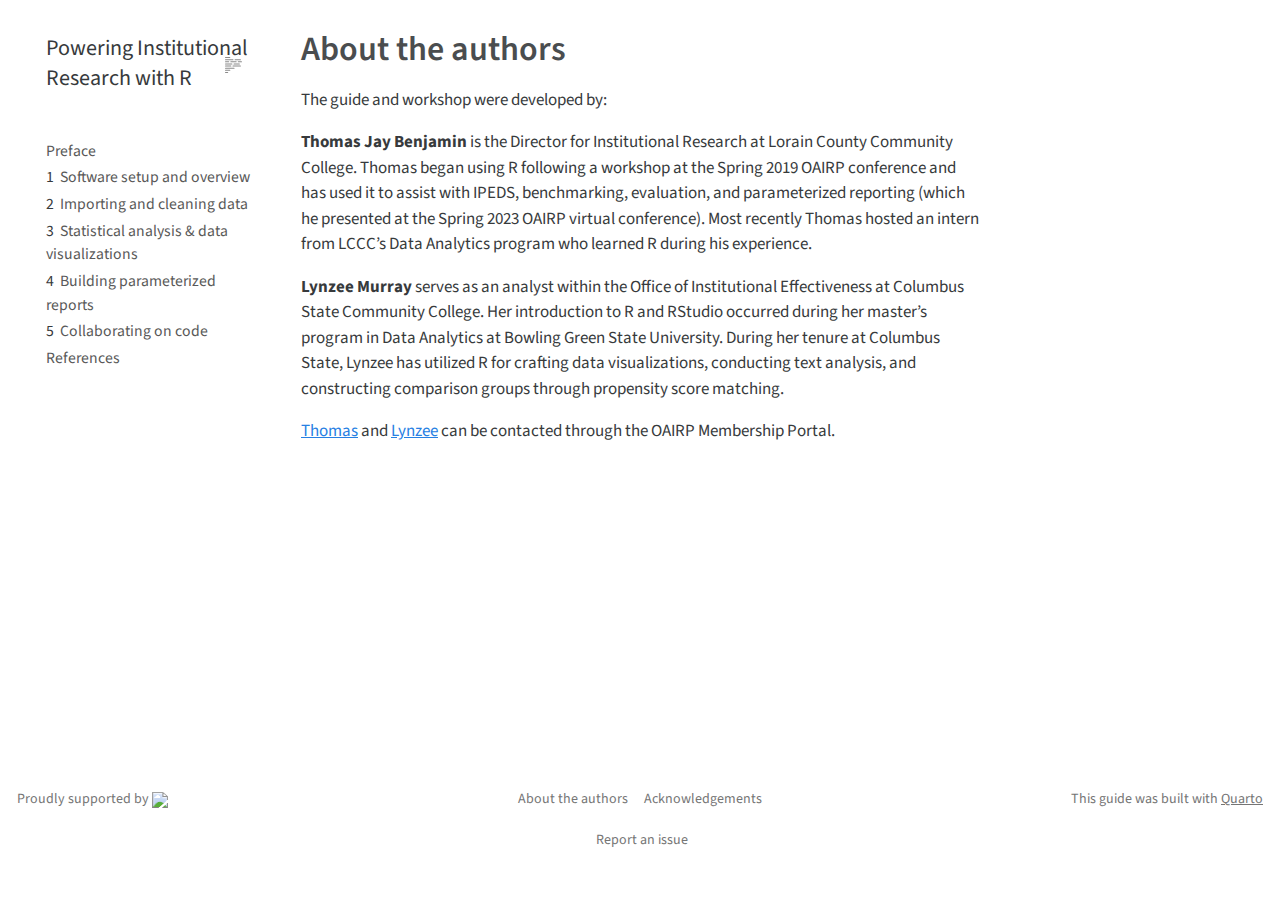
==== docs/about.html @ 7a7243f1 "finish Ch1 1st draft" ====
<!DOCTYPE html>
<html xmlns="http://www.w3.org/1999/xhtml" lang="en" xml:lang="en"><head>

<meta charset="utf-8">
<meta name="generator" content="quarto-1.3.333">

<meta name="viewport" content="width=device-width, initial-scale=1.0, user-scalable=yes">


<title>Powering Institutional Research with R - About the authors</title>
<style>
code{white-space: pre-wrap;}
span.smallcaps{font-variant: small-caps;}
div.columns{display: flex; gap: min(4vw, 1.5em);}
div.column{flex: auto; overflow-x: auto;}
div.hanging-indent{margin-left: 1.5em; text-indent: -1.5em;}
ul.task-list{list-style: none;}
ul.task-list li input[type="checkbox"] {
  width: 0.8em;
  margin: 0 0.8em 0.2em -1em; /* quarto-specific, see https://github.com/quarto-dev/quarto-cli/issues/4556 */ 
  vertical-align: middle;
}
</style>


<script src="site_libs/quarto-nav/quarto-nav.js"></script>
<script src="site_libs/quarto-nav/headroom.min.js"></script>
<script src="site_libs/clipboard/clipboard.min.js"></script>
<script src="site_libs/quarto-search/autocomplete.umd.js"></script>
<script src="site_libs/quarto-search/fuse.min.js"></script>
<script src="site_libs/quarto-search/quarto-search.js"></script>
<meta name="quarto:offset" content="./">
<link href="./favicon.ico" rel="icon">
<script src="site_libs/quarto-html/quarto.js"></script>
<script src="site_libs/quarto-html/popper.min.js"></script>
<script src="site_libs/quarto-html/tippy.umd.min.js"></script>
<script src="site_libs/quarto-html/anchor.min.js"></script>
<link href="site_libs/quarto-html/tippy.css" rel="stylesheet">
<link href="site_libs/quarto-html/quarto-syntax-highlighting.css" rel="stylesheet" id="quarto-text-highlighting-styles">
<script src="site_libs/bootstrap/bootstrap.min.js"></script>
<link href="site_libs/bootstrap/bootstrap-icons.css" rel="stylesheet">
<link href="site_libs/bootstrap/bootstrap.min.css" rel="stylesheet" id="quarto-bootstrap" data-mode="light">
<script id="quarto-search-options" type="application/json">{
  "location": "sidebar",
  "copy-button": false,
  "collapse-after": 3,
  "panel-placement": "start",
  "type": "textbox",
  "limit": 20,
  "language": {
    "search-no-results-text": "No results",
    "search-matching-documents-text": "matching documents",
    "search-copy-link-title": "Copy link to search",
    "search-hide-matches-text": "Hide additional matches",
    "search-more-match-text": "more match in this document",
    "search-more-matches-text": "more matches in this document",
    "search-clear-button-title": "Clear",
    "search-detached-cancel-button-title": "Cancel",
    "search-submit-button-title": "Submit"
  }
}</script>


<meta property="og:title" content="Powering Institutional Research with R - About the authors">
<meta property="og:description" content="">
<meta property="og:image" content="https://oairp.github.io/PoweringIRwithR/cover.png">
<meta property="og:site-name" content="Powering Institutional Research with R">
<meta property="og:image:height" content="1055">
<meta property="og:image:width" content="815">
<meta name="citation_title" content="About the authors">
<meta name="citation_fulltext_html_url" content="https://oairp.github.io/PoweringIRwithR//about.html">
<meta name="citation_language" content="en">
<meta name="citation_reference" content="citation_title=Literate programming;,citation_author=Donald E. Knuth;,citation_publication_date=1984-05;,citation_cover_date=1984-05;,citation_year=1984;,citation_fulltext_html_url=https://doi.org/10.1093/comjnl/27.2.97;,citation_issue=2;,citation_doi=10.1093/comjnl/27.2.97;,citation_issn=0010-4620;,citation_volume=27;,citation_journal_title=Comput. J.;,citation_publisher=Oxford University Press, Inc.;">
</head>

<body class="nav-sidebar floating">

<div id="quarto-search-results"></div>
  <header id="quarto-header" class="headroom fixed-top">
  <nav class="quarto-secondary-nav">
    <div class="container-fluid d-flex">
      <button type="button" class="quarto-btn-toggle btn" data-bs-toggle="collapse" data-bs-target="#quarto-sidebar,#quarto-sidebar-glass" aria-controls="quarto-sidebar" aria-expanded="false" aria-label="Toggle sidebar navigation" onclick="if (window.quartoToggleHeadroom) { window.quartoToggleHeadroom(); }">
        <i class="bi bi-layout-text-sidebar-reverse"></i>
      </button>
      <nav class="quarto-page-breadcrumbs" aria-label="breadcrumb"><ol class="breadcrumb"><li class="breadcrumb-item">
      Powering Institutional Research with R
      </li></ol></nav>
      <a class="flex-grow-1" role="button" data-bs-toggle="collapse" data-bs-target="#quarto-sidebar,#quarto-sidebar-glass" aria-controls="quarto-sidebar" aria-expanded="false" aria-label="Toggle sidebar navigation" onclick="if (window.quartoToggleHeadroom) { window.quartoToggleHeadroom(); }">      
      </a>
      <button type="button" class="btn quarto-search-button" aria-label="Search" onclick="window.quartoOpenSearch();">
        <i class="bi bi-search"></i>
      </button>
    </div>
  </nav>
</header>
<!-- content -->
<div id="quarto-content" class="quarto-container page-columns page-rows-contents page-layout-article">
<!-- sidebar -->
  <nav id="quarto-sidebar" class="sidebar collapse collapse-horizontal sidebar-navigation floating overflow-auto">
    <div class="pt-lg-2 mt-2 text-left sidebar-header">
    <div class="sidebar-title mb-0 py-0">
      <a href="./">Powering Institutional Research with R</a> 
        <div class="sidebar-tools-main tools-wide">
    <a href="https://github.com/oairp/PoweringIRwithR" title="Source Code" class="quarto-navigation-tool px-1" aria-label="Source Code"><i class="bi bi-github"></i></a>
    <a href="./Powering-Institutional-Research-with-R.epub" title="Download ePub" class="quarto-navigation-tool px-1" aria-label="Download ePub"><i class="bi bi-journal"></i></a>
    <div class="dropdown">
      <a href="" title="Share" id="quarto-navigation-tool-dropdown-0" class="quarto-navigation-tool dropdown-toggle px-1" data-bs-toggle="dropdown" aria-expanded="false" aria-label="Share"><i class="bi bi-share"></i></a>
      <ul class="dropdown-menu" aria-labelledby="quarto-navigation-tool-dropdown-0">
          <li>
            <a class="dropdown-item sidebar-tools-main-item" href="https://twitter.com/intent/tweet?url=|url|">
              <i class="bi bi-bi-twitter pe-1"></i>
            Twitter
            </a>
          </li>
          <li>
            <a class="dropdown-item sidebar-tools-main-item" href="https://www.facebook.com/sharer/sharer.php?u=|url|">
              <i class="bi bi-bi-facebook pe-1"></i>
            Facebook
            </a>
          </li>
          <li>
            <a class="dropdown-item sidebar-tools-main-item" href="https://www.linkedin.com/sharing/share-offsite/?url=|url|">
              <i class="bi bi-bi-linkedin pe-1"></i>
            LinkedIn
            </a>
          </li>
      </ul>
    </div>
  <a href="" class="quarto-reader-toggle quarto-navigation-tool px-1" onclick="window.quartoToggleReader(); return false;" title="Toggle reader mode">
  <div class="quarto-reader-toggle-btn">
  <i class="bi"></i>
  </div>
</a>
</div>
    </div>
      </div>
        <div class="mt-2 flex-shrink-0 align-items-center">
        <div class="sidebar-search">
        <div id="quarto-search" class="" title="Search"></div>
        </div>
        </div>
    <div class="sidebar-menu-container"> 
    <ul class="list-unstyled mt-1">
        <li class="sidebar-item">
  <div class="sidebar-item-container"> 
  <a href="./index.html" class="sidebar-item-text sidebar-link">
 <span class="menu-text">Preface</span></a>
  </div>
</li>
        <li class="sidebar-item">
  <div class="sidebar-item-container"> 
  <a href="./intro.html" class="sidebar-item-text sidebar-link">
 <span class="menu-text"><span class="chapter-number">1</span>&nbsp; <span class="chapter-title">Software setup and overview</span></span></a>
  </div>
</li>
        <li class="sidebar-item">
  <div class="sidebar-item-container"> 
  <a href="./workingwithdata.html" class="sidebar-item-text sidebar-link">
 <span class="menu-text"><span class="chapter-number">2</span>&nbsp; <span class="chapter-title">Importing and cleaning data</span></span></a>
  </div>
</li>
        <li class="sidebar-item">
  <div class="sidebar-item-container"> 
  <a href="./analysis.html" class="sidebar-item-text sidebar-link">
 <span class="menu-text"><span class="chapter-number">3</span>&nbsp; <span class="chapter-title">Statistical analysis &amp; data visualizations</span></span></a>
  </div>
</li>
        <li class="sidebar-item">
  <div class="sidebar-item-container"> 
  <a href="./reports.html" class="sidebar-item-text sidebar-link">
 <span class="menu-text"><span class="chapter-number">4</span>&nbsp; <span class="chapter-title">Building parameterized reports</span></span></a>
  </div>
</li>
        <li class="sidebar-item">
  <div class="sidebar-item-container"> 
  <a href="./collaboration.html" class="sidebar-item-text sidebar-link">
 <span class="menu-text"><span class="chapter-number">5</span>&nbsp; <span class="chapter-title">Collaborating on code</span></span></a>
  </div>
</li>
        <li class="sidebar-item">
  <div class="sidebar-item-container"> 
  <a href="./references.html" class="sidebar-item-text sidebar-link">
 <span class="menu-text">References</span></a>
  </div>
</li>
    </ul>
    </div>
</nav>
<div id="quarto-sidebar-glass" data-bs-toggle="collapse" data-bs-target="#quarto-sidebar,#quarto-sidebar-glass"></div>
<!-- margin-sidebar -->
    <div id="quarto-margin-sidebar" class="sidebar margin-sidebar">
        
    </div>
<!-- main -->
<main class="content" id="quarto-document-content">

<header id="title-block-header" class="quarto-title-block default">
<div class="quarto-title">
<h1 class="title">About the authors</h1>
</div>



<div class="quarto-title-meta">

    
  
    
  </div>
  

</header>

<p>The guide and workshop were developed by:</p>
<p><strong>Thomas Jay Benjamin</strong> is the Director for Institutional Research at Lorain County Community College. Thomas began using R following a workshop at the Spring 2019 OAIRP conference and has used it to assist with IPEDS, benchmarking, evaluation, and parameterized reporting (which he presented at the Spring 2023 OAIRP virtual conference). Most recently Thomas hosted an intern from LCCC’s Data Analytics program who learned R during his experience.</p>
<p><strong>Lynzee Murray</strong> serves as an analyst within the Office of Institutional Effectiveness at Columbus State Community College. Her introduction to R and RStudio occurred during her master’s program in Data Analytics at Bowling Green State University. During her tenure at Columbus State, Lynzee has utilized R for crafting data visualizations, conducting text analysis, and constructing comparison groups through propensity score matching.</p>
<p><a href="https://oairp.org/Sys/PublicProfile/61938198/5655464">Thomas</a> and <a href="https://oairp.org/Sys/PublicProfile/66831830/5655464">Lynzee</a> can be contacted through the OAIRP Membership Portal.</p>



</main> <!-- /main -->
<script id="quarto-html-after-body" type="application/javascript">
window.document.addEventListener("DOMContentLoaded", function (event) {
  const toggleBodyColorMode = (bsSheetEl) => {
    const mode = bsSheetEl.getAttribute("data-mode");
    const bodyEl = window.document.querySelector("body");
    if (mode === "dark") {
      bodyEl.classList.add("quarto-dark");
      bodyEl.classList.remove("quarto-light");
    } else {
      bodyEl.classList.add("quarto-light");
      bodyEl.classList.remove("quarto-dark");
    }
  }
  const toggleBodyColorPrimary = () => {
    const bsSheetEl = window.document.querySelector("link#quarto-bootstrap");
    if (bsSheetEl) {
      toggleBodyColorMode(bsSheetEl);
    }
  }
  toggleBodyColorPrimary();  
  const icon = "";
  const anchorJS = new window.AnchorJS();
  anchorJS.options = {
    placement: 'right',
    icon: icon
  };
  anchorJS.add('.anchored');
  const isCodeAnnotation = (el) => {
    for (const clz of el.classList) {
      if (clz.startsWith('code-annotation-')) {                     
        return true;
      }
    }
    return false;
  }
  const clipboard = new window.ClipboardJS('.code-copy-button', {
    text: function(trigger) {
      const codeEl = trigger.previousElementSibling.cloneNode(true);
      for (const childEl of codeEl.children) {
        if (isCodeAnnotation(childEl)) {
          childEl.remove();
        }
      }
      return codeEl.innerText;
    }
  });
  clipboard.on('success', function(e) {
    // button target
    const button = e.trigger;
    // don't keep focus
    button.blur();
    // flash "checked"
    button.classList.add('code-copy-button-checked');
    var currentTitle = button.getAttribute("title");
    button.setAttribute("title", "Copied!");
    let tooltip;
    if (window.bootstrap) {
      button.setAttribute("data-bs-toggle", "tooltip");
      button.setAttribute("data-bs-placement", "left");
      button.setAttribute("data-bs-title", "Copied!");
      tooltip = new bootstrap.Tooltip(button, 
        { trigger: "manual", 
          customClass: "code-copy-button-tooltip",
          offset: [0, -8]});
      tooltip.show();    
    }
    setTimeout(function() {
      if (tooltip) {
        tooltip.hide();
        button.removeAttribute("data-bs-title");
        button.removeAttribute("data-bs-toggle");
        button.removeAttribute("data-bs-placement");
      }
      button.setAttribute("title", currentTitle);
      button.classList.remove('code-copy-button-checked');
    }, 1000);
    // clear code selection
    e.clearSelection();
  });
  function tippyHover(el, contentFn) {
    const config = {
      allowHTML: true,
      content: contentFn,
      maxWidth: 500,
      delay: 100,
      arrow: false,
      appendTo: function(el) {
          return el.parentElement;
      },
      interactive: true,
      interactiveBorder: 10,
      theme: 'quarto',
      placement: 'bottom-start'
    };
    window.tippy(el, config); 
  }
  const noterefs = window.document.querySelectorAll('a[role="doc-noteref"]');
  for (var i=0; i<noterefs.length; i++) {
    const ref = noterefs[i];
    tippyHover(ref, function() {
      // use id or data attribute instead here
      let href = ref.getAttribute('data-footnote-href') || ref.getAttribute('href');
      try { href = new URL(href).hash; } catch {}
      const id = href.replace(/^#\/?/, "");
      const note = window.document.getElementById(id);
      return note.innerHTML;
    });
  }
      let selectedAnnoteEl;
      const selectorForAnnotation = ( cell, annotation) => {
        let cellAttr = 'data-code-cell="' + cell + '"';
        let lineAttr = 'data-code-annotation="' +  annotation + '"';
        const selector = 'span[' + cellAttr + '][' + lineAttr + ']';
        return selector;
      }
      const selectCodeLines = (annoteEl) => {
        const doc = window.document;
        const targetCell = annoteEl.getAttribute("data-target-cell");
        const targetAnnotation = annoteEl.getAttribute("data-target-annotation");
        const annoteSpan = window.document.querySelector(selectorForAnnotation(targetCell, targetAnnotation));
        const lines = annoteSpan.getAttribute("data-code-lines").split(",");
        const lineIds = lines.map((line) => {
          return targetCell + "-" + line;
        })
        let top = null;
        let height = null;
        let parent = null;
        if (lineIds.length > 0) {
            //compute the position of the single el (top and bottom and make a div)
            const el = window.document.getElementById(lineIds[0]);
            top = el.offsetTop;
            height = el.offsetHeight;
            parent = el.parentElement.parentElement;
          if (lineIds.length > 1) {
            const lastEl = window.document.getElementById(lineIds[lineIds.length - 1]);
            const bottom = lastEl.offsetTop + lastEl.offsetHeight;
            height = bottom - top;
          }
          if (top !== null && height !== null && parent !== null) {
            // cook up a div (if necessary) and position it 
            let div = window.document.getElementById("code-annotation-line-highlight");
            if (div === null) {
              div = window.document.createElement("div");
              div.setAttribute("id", "code-annotation-line-highlight");
              div.style.position = 'absolute';
              parent.appendChild(div);
            }
            div.style.top = top - 2 + "px";
            div.style.height = height + 4 + "px";
            let gutterDiv = window.document.getElementById("code-annotation-line-highlight-gutter");
            if (gutterDiv === null) {
              gutterDiv = window.document.createElement("div");
              gutterDiv.setAttribute("id", "code-annotation-line-highlight-gutter");
              gutterDiv.style.position = 'absolute';
              const codeCell = window.document.getElementById(targetCell);
              const gutter = codeCell.querySelector('.code-annotation-gutter');
              gutter.appendChild(gutterDiv);
            }
            gutterDiv.style.top = top - 2 + "px";
            gutterDiv.style.height = height + 4 + "px";
          }
          selectedAnnoteEl = annoteEl;
        }
      };
      const unselectCodeLines = () => {
        const elementsIds = ["code-annotation-line-highlight", "code-annotation-line-highlight-gutter"];
        elementsIds.forEach((elId) => {
          const div = window.document.getElementById(elId);
          if (div) {
            div.remove();
          }
        });
        selectedAnnoteEl = undefined;
      };
      // Attach click handler to the DT
      const annoteDls = window.document.querySelectorAll('dt[data-target-cell]');
      for (const annoteDlNode of annoteDls) {
        annoteDlNode.addEventListener('click', (event) => {
          const clickedEl = event.target;
          if (clickedEl !== selectedAnnoteEl) {
            unselectCodeLines();
            const activeEl = window.document.querySelector('dt[data-target-cell].code-annotation-active');
            if (activeEl) {
              activeEl.classList.remove('code-annotation-active');
            }
            selectCodeLines(clickedEl);
            clickedEl.classList.add('code-annotation-active');
          } else {
            // Unselect the line
            unselectCodeLines();
            clickedEl.classList.remove('code-annotation-active');
          }
        });
      }
  const findCites = (el) => {
    const parentEl = el.parentElement;
    if (parentEl) {
      const cites = parentEl.dataset.cites;
      if (cites) {
        return {
          el,
          cites: cites.split(' ')
        };
      } else {
        return findCites(el.parentElement)
      }
    } else {
      return undefined;
    }
  };
  var bibliorefs = window.document.querySelectorAll('a[role="doc-biblioref"]');
  for (var i=0; i<bibliorefs.length; i++) {
    const ref = bibliorefs[i];
    const citeInfo = findCites(ref);
    if (citeInfo) {
      tippyHover(citeInfo.el, function() {
        var popup = window.document.createElement('div');
        citeInfo.cites.forEach(function(cite) {
          var citeDiv = window.document.createElement('div');
          citeDiv.classList.add('hanging-indent');
          citeDiv.classList.add('csl-entry');
          var biblioDiv = window.document.getElementById('ref-' + cite);
          if (biblioDiv) {
            citeDiv.innerHTML = biblioDiv.innerHTML;
          }
          popup.appendChild(citeDiv);
        });
        return popup.innerHTML;
      });
    }
  }
});
</script>
</div> <!-- /content -->
<footer class="footer">
  <div class="nav-footer">
    <div class="nav-footer-left">Proudly supported by <a href="https://www.oairp.org/"><img src="https://oairp.org/resources/Pictures/oairp-lite.png" height="20"></a></div>   
    <div class="nav-footer-center">
      <ul class="footer-items list-unstyled">
    <li class="nav-item">
    <a class="nav-link active" href="./about.html" aria-current="page">About the authors</a>
  </li>  
    <li class="nav-item">
    <a class="nav-link" href="./acknowledgements.html">Acknowledgements</a>
  </li>  
</ul>
    <div class="toc-actions"><div><i class="bi bi-github"></i></div><div class="action-links"><p><a href="https://github.com/oairp/PoweringIRwithR/issues/new" class="toc-action">Report an issue</a></p></div></div></div>
    <div class="nav-footer-right">This guide was built with <a href="https://quarto.org">Quarto</a></div>
  </div>
</footer>



</body></html>
---- docs/site_libs/quarto-html/quarto-syntax-highlighting.css ----
/* quarto syntax highlight colors */
:root {
  --quarto-hl-ot-color: #003B4F;
  --quarto-hl-at-color: #657422;
  --quarto-hl-ss-color: #20794D;
  --quarto-hl-an-color: #5E5E5E;
  --quarto-hl-fu-color: #4758AB;
  --quarto-hl-st-color: #20794D;
  --quarto-hl-cf-color: #003B4F;
  --quarto-hl-op-color: #5E5E5E;
  --quarto-hl-er-color: #AD0000;
  --quarto-hl-bn-color: #AD0000;
  --quarto-hl-al-color: #AD0000;
  --quarto-hl-va-color: #111111;
  --quarto-hl-bu-color: inherit;
  --quarto-hl-ex-color: inherit;
  --quarto-hl-pp-color: #AD0000;
  --quarto-hl-in-color: #5E5E5E;
  --quarto-hl-vs-color: #20794D;
  --quarto-hl-wa-color: #5E5E5E;
  --quarto-hl-do-color: #5E5E5E;
  --quarto-hl-im-color: #00769E;
  --quarto-hl-ch-color: #20794D;
  --quarto-hl-dt-color: #AD0000;
  --quarto-hl-fl-color: #AD0000;
  --quarto-hl-co-color: #5E5E5E;
  --quarto-hl-cv-color: #5E5E5E;
  --quarto-hl-cn-color: #8f5902;
  --quarto-hl-sc-color: #5E5E5E;
  --quarto-hl-dv-color: #AD0000;
  --quarto-hl-kw-color: #003B4F;
}

/* other quarto variables */
:root {
  --quarto-font-monospace: SFMono-Regular, Menlo, Monaco, Consolas, "Liberation Mono", "Courier New", monospace;
}

pre > code.sourceCode > span {
  color: #003B4F;
}

code span {
  color: #003B4F;
}

code.sourceCode > span {
  color: #003B4F;
}

div.sourceCode,
div.sourceCode pre.sourceCode {
  color: #003B4F;
}

code span.ot {
  color: #003B4F;
  font-style: inherit;
}

code span.at {
  color: #657422;
  font-style: inherit;
}

code span.ss {
  color: #20794D;
  font-style: inherit;
}

code span.an {
  color: #5E5E5E;
  font-style: inherit;
}

code span.fu {
  color: #4758AB;
  font-style: inherit;
}

code span.st {
  color: #20794D;
  font-style: inherit;
}

code span.cf {
  color: #003B4F;
  font-style: inherit;
}

code span.op {
  color: #5E5E5E;
  font-style: inherit;
}

code span.er {
  color: #AD0000;
  font-style: inherit;
}

code span.bn {
  color: #AD0000;
  font-style: inherit;
}

code span.al {
  color: #AD0000;
  font-style: inherit;
}

code span.va {
  color: #111111;
  font-style: inherit;
}

code span.bu {
  font-style: inherit;
}

code span.ex {
  font-style: inherit;
}

code span.pp {
  color: #AD0000;
  font-style: inherit;
}

code span.in {
  color: #5E5E5E;
  font-style: inherit;
}

code span.vs {
  color: #20794D;
  font-style: inherit;
}

code span.wa {
  color: #5E5E5E;
  font-style: italic;
}

code span.do {
  color: #5E5E5E;
  font-style: italic;
}

code span.im {
  color: #00769E;
  font-style: inherit;
}

code span.ch {
  color: #20794D;
  font-style: inherit;
}

code span.dt {
  color: #AD0000;
  font-style: inherit;
}

code span.fl {
  color: #AD0000;
  font-style: inherit;
}

code span.co {
  color: #5E5E5E;
  font-style: inherit;
}

code span.cv {
  color: #5E5E5E;
  font-style: italic;
}

code span.cn {
  color: #8f5902;
  font-style: inherit;
}

code span.sc {
  color: #5E5E5E;
  font-style: inherit;
}

code span.dv {
  color: #AD0000;
  font-style: inherit;
}

code span.kw {
  color: #003B4F;
  font-style: inherit;
}

.prevent-inlining {
  content: "</";
}

/*# sourceMappingURL=debc5d5d77c3f9108843748ff7464032.css.map */
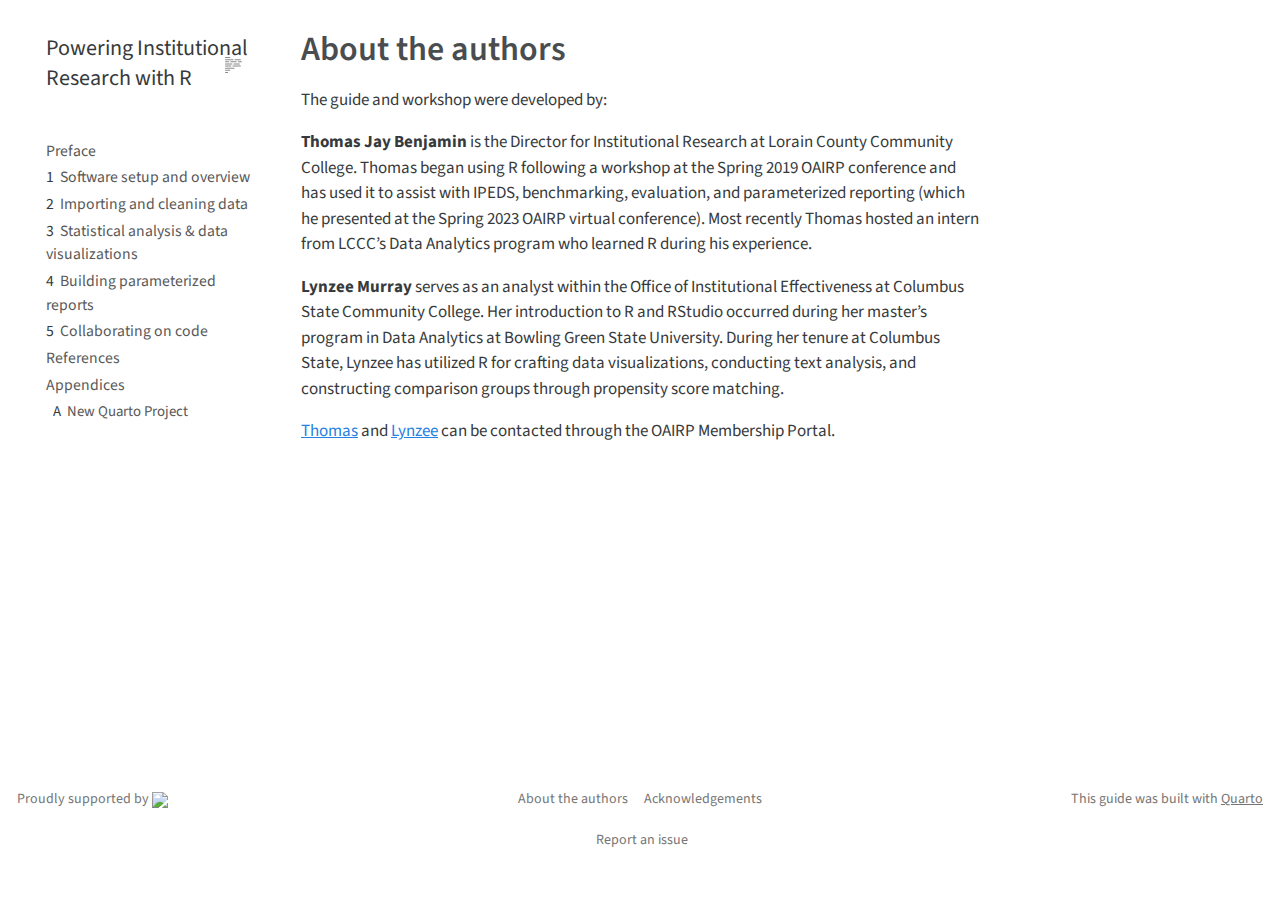
==== commit 8486a945: "update ch 4 & 5; examples" ====
--- a/docs/about.html
+++ b/docs/about.html
@@ -71,6 +71,10 @@
 <meta name="citation_fulltext_html_url" content="https://oairp.github.io/PoweringIRwithR//about.html">
 <meta name="citation_language" content="en">
 <meta name="citation_reference" content="citation_title=Literate programming;,citation_author=Donald E. Knuth;,citation_publication_date=1984-05;,citation_cover_date=1984-05;,citation_year=1984;,citation_fulltext_html_url=https://doi.org/10.1093/comjnl/27.2.97;,citation_issue=2;,citation_doi=10.1093/comjnl/27.2.97;,citation_issn=0010-4620;,citation_volume=27;,citation_journal_title=Comput. J.;,citation_publisher=Oxford University Press, Inc.;">
+<meta name="citation_reference" content="citation_title=R for data science;,citation_author=Hadley Wickham;,citation_author=Mine Çetinkaya-Rundel;,citation_author=Garrett Grolemund;,citation_publication_date=2023;,citation_cover_date=2023;,citation_year=2023;,citation_fulltext_html_url=https://r4ds.hadley.nz/;">
+<meta name="citation_reference" content="citation_title=R: A language and environment for statistical computing;,citation_author=R Core Team;,citation_publication_date=2023;,citation_cover_date=2023;,citation_year=2023;,citation_fulltext_html_url=https://www.R-project.org/;">
+<meta name="citation_reference" content="citation_title=Welcome to the tidyverse;,citation_author=Hadley Wickham;,citation_author=Mara Averick;,citation_author=Jennifer Bryan;,citation_author=Winston Chang;,citation_author=Lucy D’Agostino McGowan;,citation_author=Romain François;,citation_author=Garrett Grolemund;,citation_author=Alex Hayes;,citation_author=Lionel Henry;,citation_author=Jim Hester;,citation_author=Max Kuhn;,citation_author=Thomas Lin Pedersen;,citation_author=Evan Miller;,citation_author=Stephan Milton Bache;,citation_author=Kirill Müller;,citation_author=Jeroen Ooms;,citation_author=David Robinson;,citation_author=Dana Paige Seidel;,citation_author=Vitalie Spinu;,citation_author=Kohske Takahashi;,citation_author=Davis Vaughan;,citation_author=Claus Wilke;,citation_author=Kara Woo;,citation_author=Hiroaki Yutani;,citation_publication_date=2019;,citation_cover_date=2019;,citation_year=2019;,citation_issue=43;,citation_doi=10.21105/joss.01686;,citation_volume=4;,citation_journal_title=Journal of Open Source Software;">
+<meta name="citation_reference" content="citation_title=Readxl: Read excel files;,citation_author=Hadley Wickham;,citation_author=Jennifer Bryan;,citation_publication_date=2023;,citation_cover_date=2023;,citation_year=2023;,citation_fulltext_html_url=https://CRAN.R-project.org/package=readxl;">
 </head>
 
 <body class="nav-sidebar floating">
@@ -183,6 +187,23 @@
  <span class="menu-text">References</span></a>
   </div>
 </li>
+        <li class="sidebar-item sidebar-item-section">
+      <div class="sidebar-item-container"> 
+            <a class="sidebar-item-text sidebar-link text-start" data-bs-toggle="collapse" data-bs-target="#quarto-sidebar-section-1" aria-expanded="true">
+ <span class="menu-text">Appendices</span></a>
+          <a class="sidebar-item-toggle text-start" data-bs-toggle="collapse" data-bs-target="#quarto-sidebar-section-1" aria-expanded="true" aria-label="Toggle section">
+            <i class="bi bi-chevron-right ms-2"></i>
+          </a> 
+      </div>
+      <ul id="quarto-sidebar-section-1" class="collapse list-unstyled sidebar-section depth1 show">  
+          <li class="sidebar-item">
+  <div class="sidebar-item-container"> 
+  <a href="./examplebasicquarto.html" class="sidebar-item-text sidebar-link">
+ <span class="menu-text"><span class="chapter-number">A</span>&nbsp; <span class="chapter-title">New Quarto Project</span></span></a>
+  </div>
+</li>
+      </ul>
+  </li>
     </ul>
     </div>
 </nav>
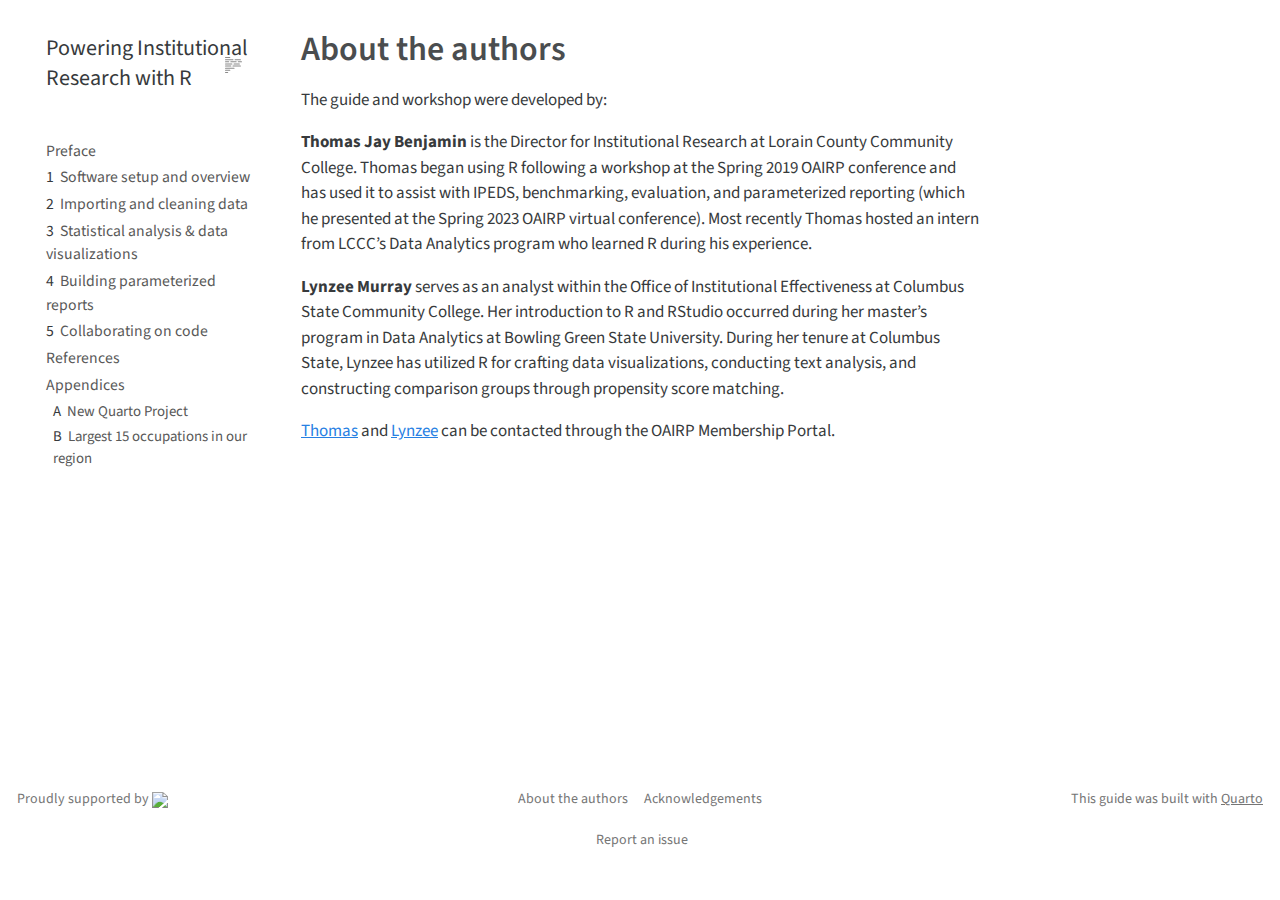
==== commit 29c877c9: "full report example" ====
--- a/docs/about.html
+++ b/docs/about.html
@@ -75,6 +75,7 @@
 <meta name="citation_reference" content="citation_title=R: A language and environment for statistical computing;,citation_author=R Core Team;,citation_publication_date=2023;,citation_cover_date=2023;,citation_year=2023;,citation_fulltext_html_url=https://www.R-project.org/;">
 <meta name="citation_reference" content="citation_title=Welcome to the tidyverse;,citation_author=Hadley Wickham;,citation_author=Mara Averick;,citation_author=Jennifer Bryan;,citation_author=Winston Chang;,citation_author=Lucy D’Agostino McGowan;,citation_author=Romain François;,citation_author=Garrett Grolemund;,citation_author=Alex Hayes;,citation_author=Lionel Henry;,citation_author=Jim Hester;,citation_author=Max Kuhn;,citation_author=Thomas Lin Pedersen;,citation_author=Evan Miller;,citation_author=Stephan Milton Bache;,citation_author=Kirill Müller;,citation_author=Jeroen Ooms;,citation_author=David Robinson;,citation_author=Dana Paige Seidel;,citation_author=Vitalie Spinu;,citation_author=Kohske Takahashi;,citation_author=Davis Vaughan;,citation_author=Claus Wilke;,citation_author=Kara Woo;,citation_author=Hiroaki Yutani;,citation_publication_date=2019;,citation_cover_date=2019;,citation_year=2019;,citation_issue=43;,citation_doi=10.21105/joss.01686;,citation_volume=4;,citation_journal_title=Journal of Open Source Software;">
 <meta name="citation_reference" content="citation_title=Readxl: Read excel files;,citation_author=Hadley Wickham;,citation_author=Jennifer Bryan;,citation_publication_date=2023;,citation_cover_date=2023;,citation_year=2023;,citation_fulltext_html_url=https://CRAN.R-project.org/package=readxl;">
+<meta name="citation_reference" content="citation_title=MatchIt: Nonparametric Preprocessing for Parametric Causal Inference;,citation_abstract=Selects matched samples of the original treated and control groups with similar covariate distributions – can be used to match exactly on covariates, to match on propensity scores, or perform a variety of other matching procedures. The package also implements a series of recommendations offered in Ho, Imai, King, and Stuart (2007) &amp;amp;amp;lt;doi:10.1093/pan/mpl013&amp;gt;. (The ’gurobi’ package, which is not on CRAN, is optional and comes with an installation of the Gurobi Optimizer, available at &amp;lt;https://www.gurobi.com&amp;gt;.);,citation_author=Daniel Ho;,citation_author=Kosuke Imai;,citation_author=Gary King;,citation_author=Elizabeth Stuart;,citation_author=Alex Whitworth;,citation_author=Noah Greifer;,citation_publication_date=2023-10;,citation_cover_date=2023-10;,citation_year=2023;,citation_fulltext_html_url=https://cran.r-project.org/web/packages/MatchIt/index.html;">
 </head>
 
 <body class="nav-sidebar floating">
@@ -200,6 +201,12 @@
   <div class="sidebar-item-container"> 
   <a href="./examplebasicquarto.html" class="sidebar-item-text sidebar-link">
  <span class="menu-text"><span class="chapter-number">A</span>&nbsp; <span class="chapter-title">New Quarto Project</span></span></a>
+  </div>
+</li>
+          <li class="sidebar-item">
+  <div class="sidebar-item-container"> 
+  <a href="./examplefullquartoreport.html" class="sidebar-item-text sidebar-link">
+ <span class="menu-text"><span class="chapter-number">B</span>&nbsp; <span class="chapter-title">Largest 15 occupations in our region</span></span></a>
   </div>
 </li>
       </ul>
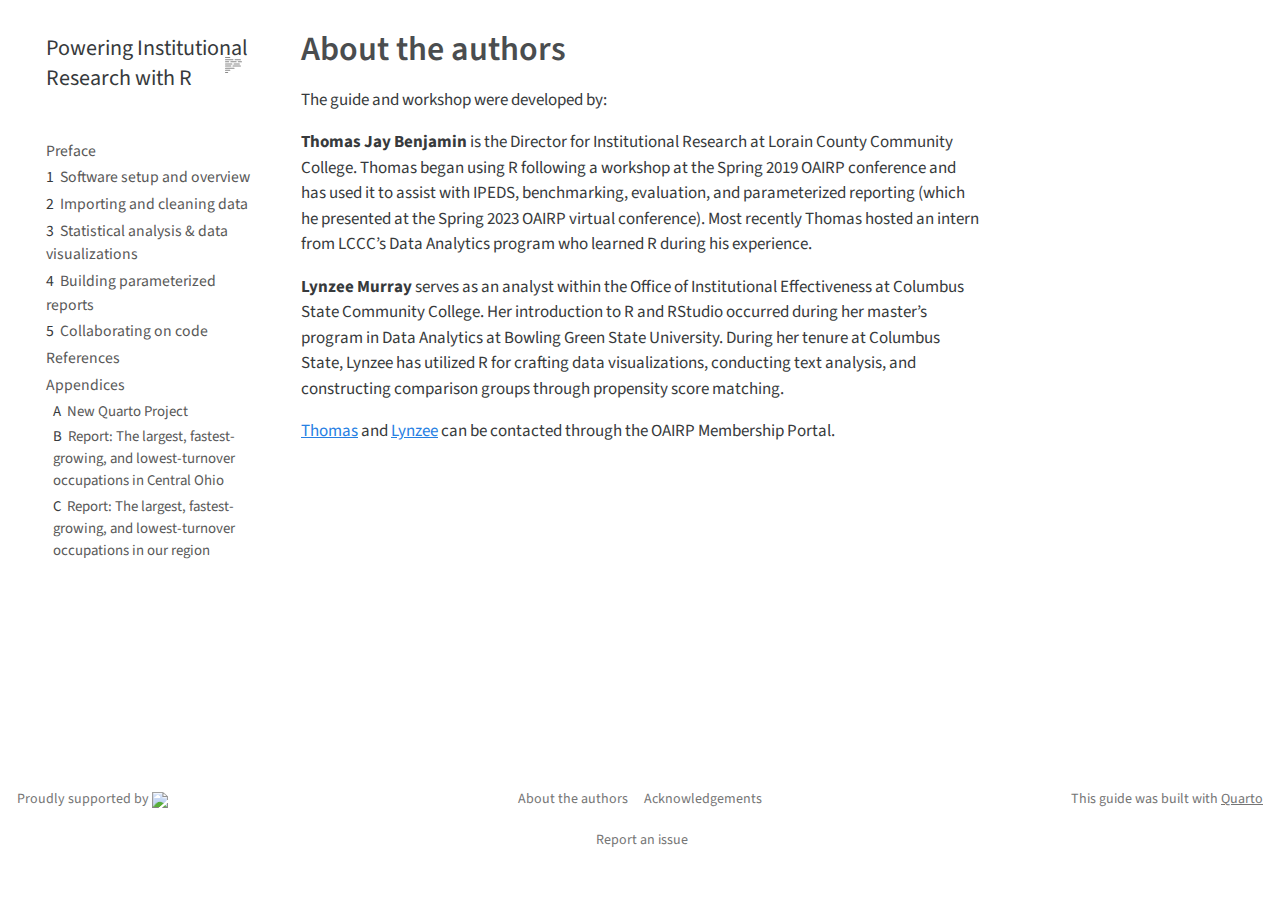
==== commit 9f539513: "finish chapter 2" ====
--- a/docs/about.html
+++ b/docs/about.html
@@ -76,6 +76,7 @@
 <meta name="citation_reference" content="citation_title=Welcome to the tidyverse;,citation_author=Hadley Wickham;,citation_author=Mara Averick;,citation_author=Jennifer Bryan;,citation_author=Winston Chang;,citation_author=Lucy D’Agostino McGowan;,citation_author=Romain François;,citation_author=Garrett Grolemund;,citation_author=Alex Hayes;,citation_author=Lionel Henry;,citation_author=Jim Hester;,citation_author=Max Kuhn;,citation_author=Thomas Lin Pedersen;,citation_author=Evan Miller;,citation_author=Stephan Milton Bache;,citation_author=Kirill Müller;,citation_author=Jeroen Ooms;,citation_author=David Robinson;,citation_author=Dana Paige Seidel;,citation_author=Vitalie Spinu;,citation_author=Kohske Takahashi;,citation_author=Davis Vaughan;,citation_author=Claus Wilke;,citation_author=Kara Woo;,citation_author=Hiroaki Yutani;,citation_publication_date=2019;,citation_cover_date=2019;,citation_year=2019;,citation_issue=43;,citation_doi=10.21105/joss.01686;,citation_volume=4;,citation_journal_title=Journal of Open Source Software;">
 <meta name="citation_reference" content="citation_title=Readxl: Read excel files;,citation_author=Hadley Wickham;,citation_author=Jennifer Bryan;,citation_publication_date=2023;,citation_cover_date=2023;,citation_year=2023;,citation_fulltext_html_url=https://CRAN.R-project.org/package=readxl;">
 <meta name="citation_reference" content="citation_title=MatchIt: Nonparametric Preprocessing for Parametric Causal Inference;,citation_abstract=Selects matched samples of the original treated and control groups with similar covariate distributions – can be used to match exactly on covariates, to match on propensity scores, or perform a variety of other matching procedures. The package also implements a series of recommendations offered in Ho, Imai, King, and Stuart (2007) &amp;amp;amp;lt;doi:10.1093/pan/mpl013&amp;gt;. (The ’gurobi’ package, which is not on CRAN, is optional and comes with an installation of the Gurobi Optimizer, available at &amp;lt;https://www.gurobi.com&amp;gt;.);,citation_author=Daniel Ho;,citation_author=Kosuke Imai;,citation_author=Gary King;,citation_author=Elizabeth Stuart;,citation_author=Alex Whitworth;,citation_author=Noah Greifer;,citation_publication_date=2023-10;,citation_cover_date=2023-10;,citation_year=2023;,citation_fulltext_html_url=https://cran.r-project.org/web/packages/MatchIt/index.html;">
+<meta name="citation_reference" content="citation_title=The grammar of graphics;,citation_author=Leland Wilkinson;,citation_publication_date=2012;,citation_cover_date=2012;,citation_year=2012;">
 </head>
 
 <body class="nav-sidebar floating">
@@ -206,7 +207,13 @@
           <li class="sidebar-item">
   <div class="sidebar-item-container"> 
   <a href="./examplefullquartoreport.html" class="sidebar-item-text sidebar-link">
- <span class="menu-text"><span class="chapter-number">B</span>&nbsp; <span class="chapter-title">Largest 15 occupations in our region</span></span></a>
+ <span class="menu-text"><span class="chapter-number">B</span>&nbsp; <span class="chapter-title">Report: The largest, fastest-growing, and lowest-turnover occupations in Central Ohio</span></span></a>
+  </div>
+</li>
+          <li class="sidebar-item">
+  <div class="sidebar-item-container"> 
+  <a href="./exampleparameterizedreport.html" class="sidebar-item-text sidebar-link">
+ <span class="menu-text"><span class="chapter-number">C</span>&nbsp; <span class="chapter-title">Report: The largest, fastest-growing, and lowest-turnover occupations in our region</span></span></a>
   </div>
 </li>
       </ul>
